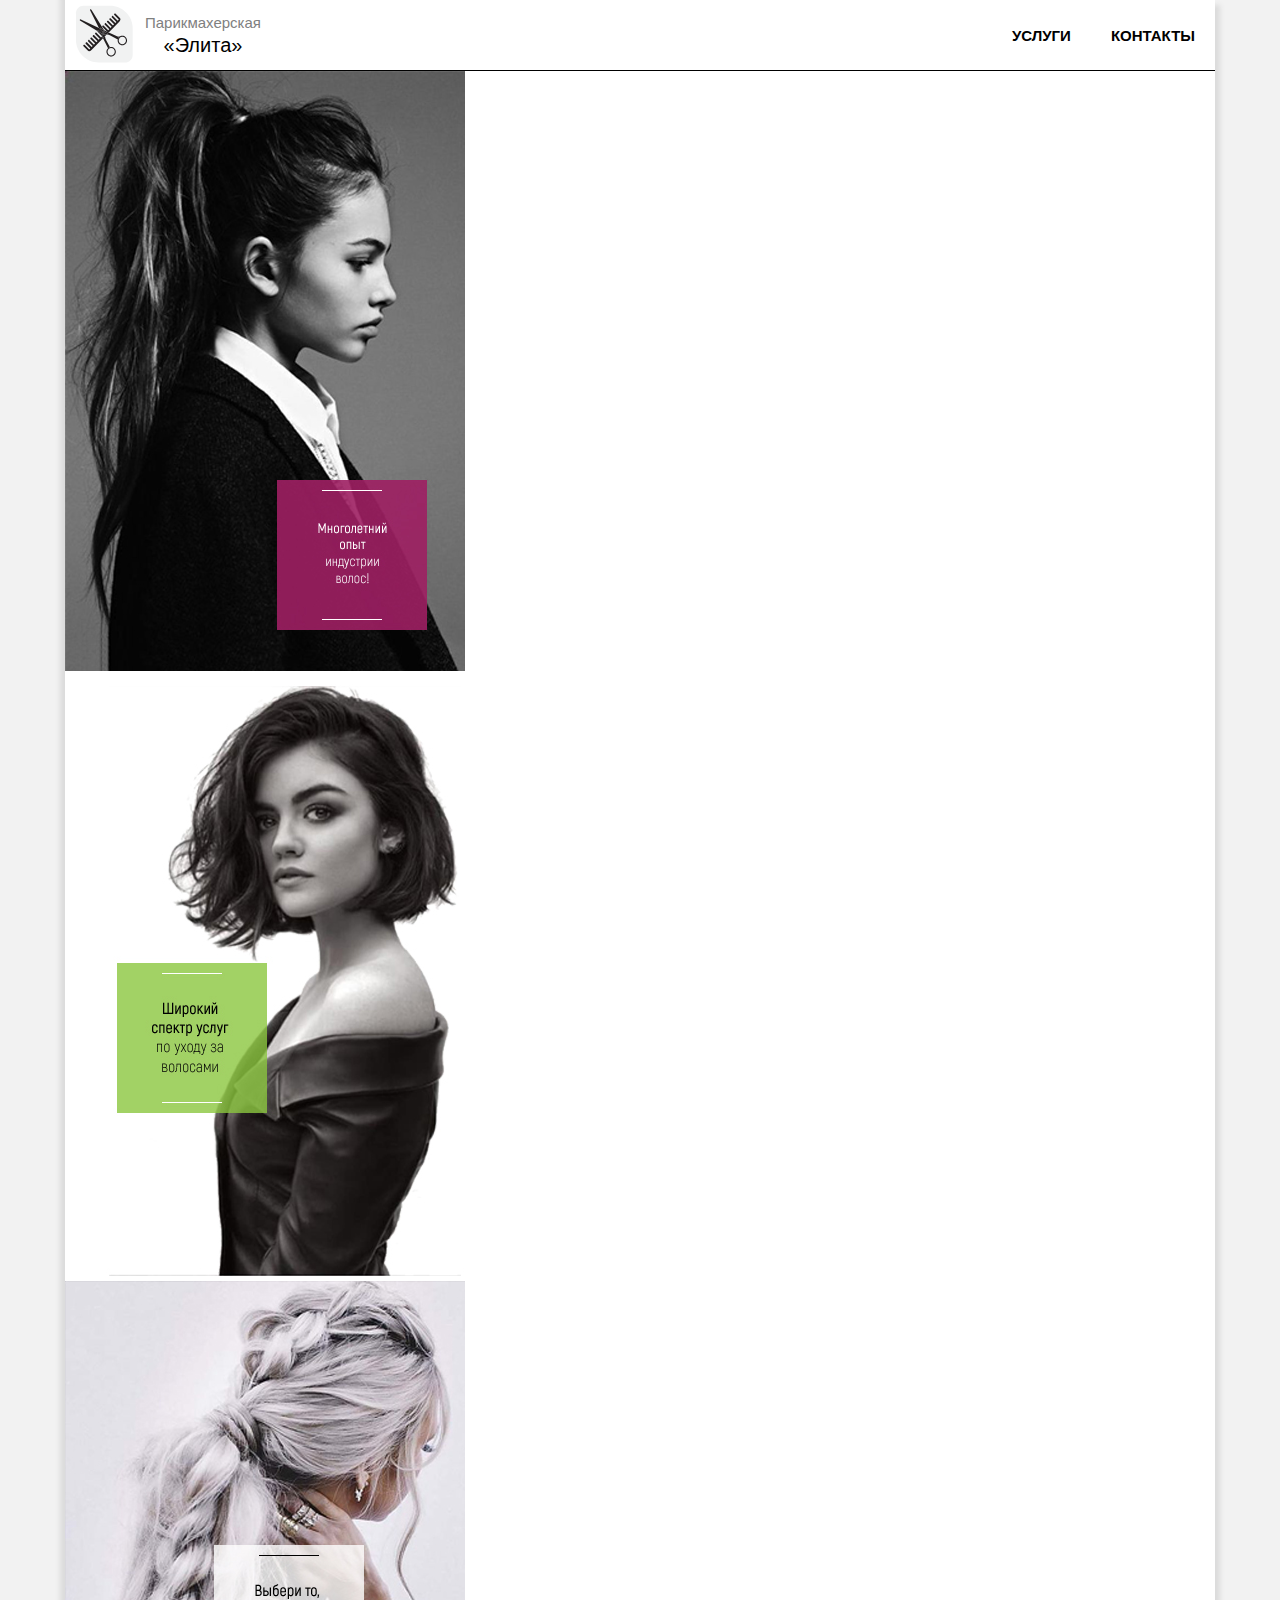
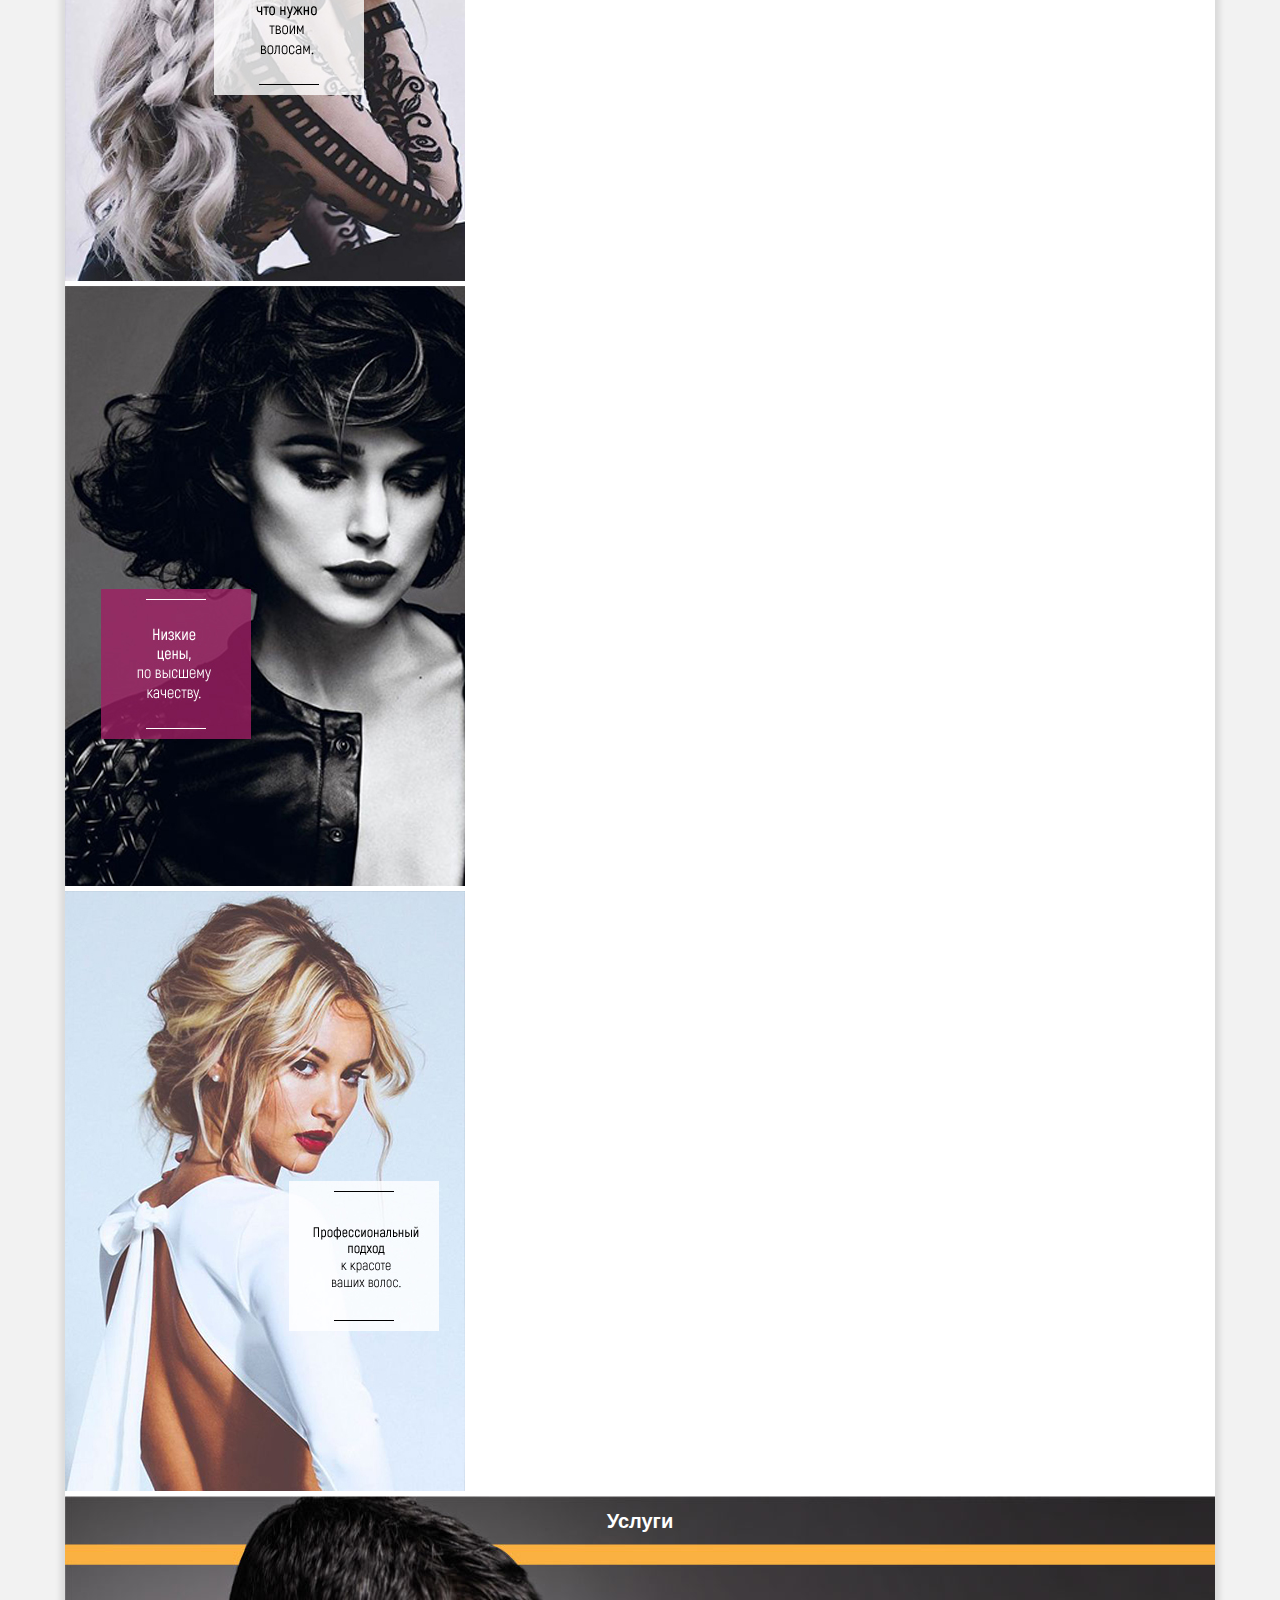
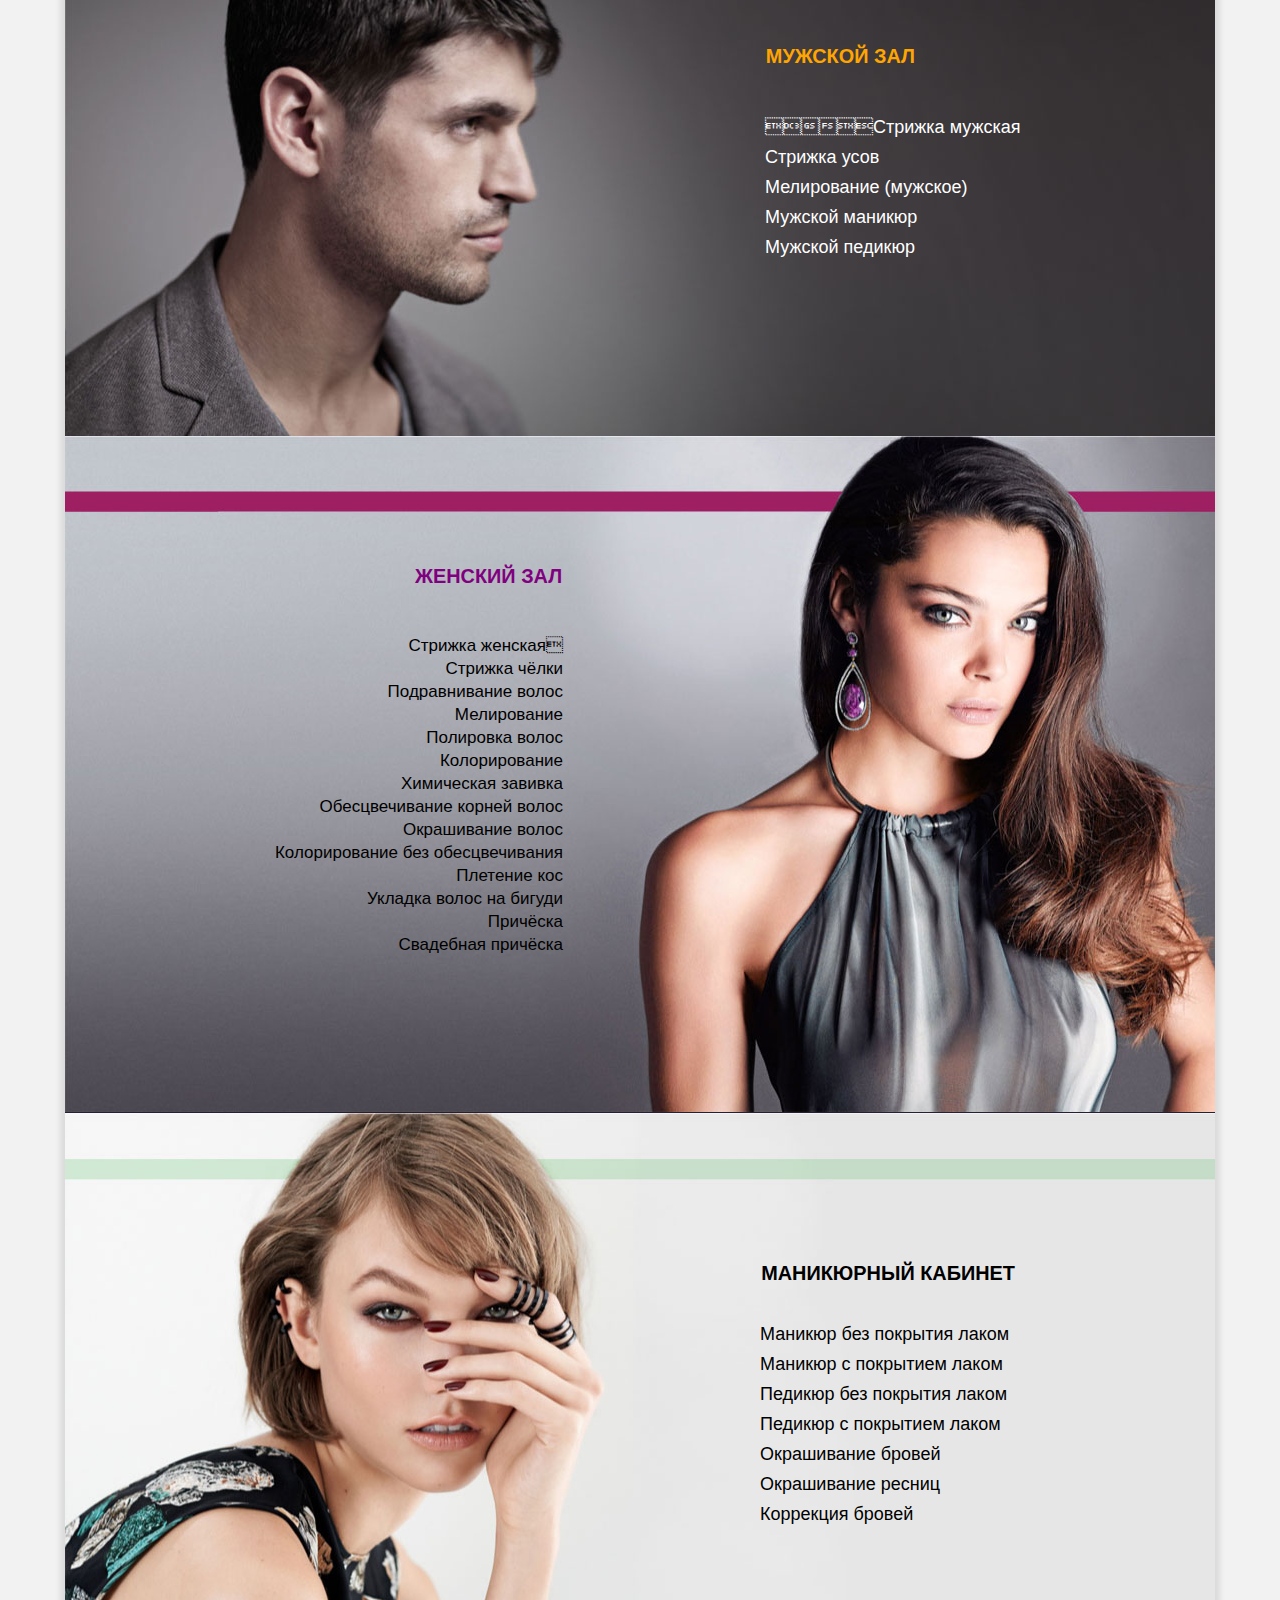
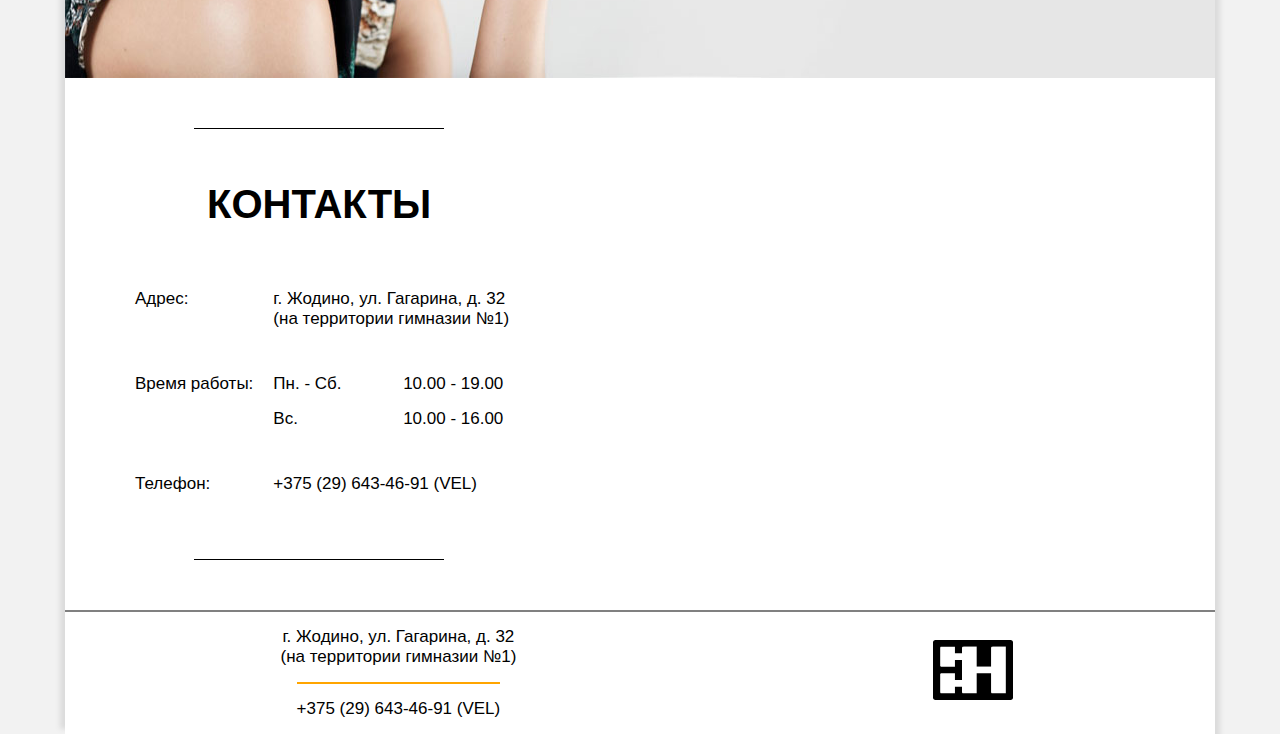
==== index.html @ de3927e1 "CEO" ====
<!DOCTYPE html>
<html lang="ru">
<head>
  <meta charset="UTF-8">
  <meta name="viewport" content="width=device-width">
  <meta name="description" content="Парикмахерская Элита, Жодино">
  <meta name="keywords" content="парикмахерская, элита, Жодино, причёска, волосы">
  <meta name="author" content="Hihoho">
  <title>Парикмахерская Элита, Жодино</title>
  <link rel="shortcut icon" href="img/favicon.ico" type="image/x-icon">
  <link rel="stylesheet" href="css/style.min.css">
  <link rel="stylesheet" href="slick/slick.css"/>
  <link rel="stylesheet" href="slick/slick-theme.css"/>
</head>
<body>
<div class="main-container">

  <header class="header">
    <div class="header__logo-container">
      <a class="header__logo">
        <img class="header__logo-img" src="img/logo.svg" alt="logo" width="80" height="60">
      </a>
      <div class="header__name-site">
        <p class="header__name  header__name-first">Парикмахерская</p>
        <p class="header__name  header__name-second">«Элита»</p>
      </div>
    </div>

    <div class="header__btn-container">
      <a class="header__btn" href="#service">Услуги</a>
      <a class="header__btn" href="#contact">Контакты</a>
    </div>
  </header>

  <div class="slider">
    <div class="slider__content-block">
      <div class="slider__slide">
        <div class="slider__content">
          <picture>
            <source media="(min-width: 1200px)" srcset="img/desktop-slider-1.jpg">
            <source media="(min-width: 768px)" srcset="img/tablet-slider-1.jpg">
            <img class="slider__img" src="img/mobile-slider-1.jpg" alt="" width="320" height="480">
          </picture>
        </div>
      </div>

      <div class="slider__slide">
        <div class="slider__content">
          <picture>
            <source media="(min-width: 1200px)" srcset="img/desktop-slider-2.jpg">
            <source media="(min-width: 768px)" srcset="img/tablet-slider-2.jpg">
            <img class="slider__img" src="img/mobile-slider-2.jpg" alt="" width="320" height="480">
          </picture>
        </div>
      </div>

      <div class="slider__slide">
        <div class="slider__content">
          <picture>
            <source media="(min-width: 1200px)" srcset="img/desktop-slider-3.jpg">
            <source media="(min-width: 768px)" srcset="img/tablet-slider-3.jpg">
            <img class="slider__img" src="img/mobile-slider-3.jpg" alt="" width="320" height="480">
          </picture>
        </div>
      </div>

      <div class="slider__slide">
        <div class="slider__content">
          <picture>
            <source media="(min-width: 1200px)" srcset="img/desktop-slider-4.jpg">
            <source media="(min-width: 768px)" srcset="img/tablet-slider-4.jpg">
            <img class="slider__img" src="img/mobile-slider-4.jpg" alt="" width="320" height="480">
          </picture>
        </div>
      </div>

      <div class="slider__slide">
        <div class="slider__content">
          <picture>
            <source media="(min-width: 1200px)" srcset="img/desktop-slider-5.jpg">
            <source media="(min-width: 768px)" srcset="img/tablet-slider-5.jpg">
            <img class="slider__img" src="img/mobile-slider-5.jpg" alt="" width="320" height="480">
          </picture>
        </div>
      </div>
    </div>
  </div>

  <div class="services">
    <div class="services__block  services__block--man">
      <h2 class="services__header" id="service">Услуги</h2>
      <h3 class="services__header-block">Мужской зал</h3>
      <ul class="services__list">
        <li class="services__item">Стрижка мужская</li>
        <li class="services__item">Стрижка усов</li>
        <li class="services__item">Мелирование (мужское)</li>
        <li class="services__item">Мужской маникюр</li>
        <li class="services__item">Мужской педикюр</li>
      </ul>
    </div>

    <div class="services__block  services__block--women">
      <h3 class="services__header-block">Женский зал</h3>
      <ul class="services__list">
        <li class="services__item">Стрижка женская</li>
        <li class="services__item">Стрижка чёлки</li>
        <li class="services__item">Подравнивание волос</li>
        <li class="services__item">Мелирование</li>
        <li class="services__item">Полировка волос</li>
        <li class="services__item">Колорирование</li>
        <li class="services__item">Химическая завивка</li>
        <li class="services__item">Обесцвечивание корней волос</li>
        <li class="services__item">Окрашивание волос</li>
        <li class="services__item">Колорирование без обесцвечивания</li>
        <li class="services__item">Плетение кос</li>
        <li class="services__item">Укладка волос на бигуди</li>
        <li class="services__item">Причёска</li>
        <li class="services__item">Свадебная причёска</li>
      </ul>
    </div>

    <div class="services__block  services__block--other">
      <h3 class="services__header-block">Маникюрный кабинет</h3>
      <ul class="services__list">
        <li class="services__item">Маникюр без покрытия лаком</li>
        <li class="services__item">Маникюр с покрытием лаком</li>
        <li class="services__item">Педикюр без покрытия лаком</li>
        <li class="services__item">Педикюр с покрытием лаком</li>
        <li class="services__item">Окрашивание бровей</li>
        <li class="services__item">Окрашивание ресниц</li>
        <li class="services__item">Коррекция бровей</li>
      </ul>
    </div>
  </div>

  <div class="contacts" id="contact">
    <div class="contacts__container">
      <div class="contacts__border"></div>
      <h2 class="contacts__header">Контакты</h2>

      <div class="contacts__description">
        <div class="contacts__block">
          <div class="contacts__type">Адрес:</div>
          <div class="contacts__value">
            г. Жодино, ул. Гагарина, д. 32<br> (на территории гимназии №1)
          </div>
        </div>

        <div class="contacts__block">
          <div class="contacts__type">Время работы:</div>
          <div class="contacts__time-container">
            <div class="contacts__value  contacts__time">
              <div class="contacts__period">Пн. - Сб.</div>
              <div class="contacts__number">10.00 - 19.00</div>
            </div>
            <div class="contacts__value  contacts__time">
              <div class="contacts__period">Вс.</div>
              <div class="contacts__number">10.00 - 16.00</div>
            </div>
          </div>
        </div>

        <div class="contacts__block">
          <div class="contacts__type">Телефон:</div>
          <div class="contacts__value">+375 (29) 643-46-91 (VEL)</div>
        </div>
      </div>
      <div class="contacts__border"></div>
    </div>

    <div class="contacts__map-container">
      <div class="contacts__map-mobile">
        <script type="text/javascript" src="//maps-js.apissputnik.ru/v0.3/loader.js?146gTA2plnIf"></script>
      </div>
      <div class="contacts__map-tablet">
        <script type="text/javascript" src="//maps-js.apissputnik.ru/v0.3/loader.js?1VLfYLHQP0l3"></script>
      </div>
      <div class="contacts__map-decktop">
        <script type="text/javascript" src="//maps-js.apissputnik.ru/v0.3/loader.js?1bgt7kOt8xAl"></script>
      </div>
    </div>
  </div>

  <div class="footer">
    <div class="footer__contact-details">
      <div class="footer__adress">
        <p class="footer__adress-value">
          г. Жодино, ул. Гагарина, д. 32<br> (на территории гимназии №1)
        </p>
      </div>
      <div class="footer__tel">
        <p class="footer__tel-number">+375 (29) 643-46-91 (VEL)</p>
      </div>
    </div>
    <a class="footer__logo" href="https://github.com/GlebHihoho">
      <img class="footer__logo-img" src="img/logo-hihoho.png" alt="Лого Хихохо" width="80" height="60">
    </a>
  </div>
  <script src="https://code.jquery.com/jquery-3.1.1.js" integrity="sha256-16cdPddA6VdVInumRGo6IbivbERE8p7CQR3HzTBuELA=" crossorigin="anonymous"></script>
  <script src="slick/slick.js"></script>
  <script src="js/slider.js"></script>
</div>
</body>
</html>
---- css/style.min.css ----
@font-face{font-family:OpenSans;font-weight:400;font-style:normal;src:url(../fonts/opensans.woff2) format("woff2"),url(../fonts/opensans.woff) format("woff")}@font-face{font-family:OpenSans;font-weight:700;font-style:normal;src:url(../fonts/opensansbold.woff2) format("woff2"),url(../fonts/opensansbold.woff) format("woff")}body{margin:0;padding:0;position:relative;font-family:"Open Sans",Arial,sans-serif;color:#000;font-size:17px;line-height:20px;background-color:#f2f2f2}.header,.main-container{width:320px;margin:0 auto;background-color:#fff}.main-container{box-shadow:-5px -5px 5px #dbdbdb,5px 5px 5px #dbdbdb}.header{display:flex;box-sizing:border-box;justify-content:space-between;align-items:center;font-size:0;line-height:0;border-bottom:1px solid #000}.header__logo-container{display:flex;flex-direction:row;align-items:center;margin:5px 0}.header__name-site{display:none;text-align:center}.header__name{margin:0;padding:0;font-size:15px;line-height:20px}.header__name-first{color:gray}.header__name-second{font-size:20px;line-height:25px}.header__btn{margin:0 20px;color:#000;font-size:15px;font-weight:700;line-height:15px;text-decoration:none;text-transform:uppercase}.header__btn:hover{color:orange}.slider{width:320px;margin:0 auto}.slider__img{width:320px;height:480px}.services{width:320px;margin:0 auto;padding-bottom:20px;background-color:#272034;color:#fff}.services__header{margin:0;padding:40px 0 10px;font-size:25px;line-height:30px;text-align:center}.services__header-block{text-align:center;color:orange}.services__list{margin:0;padding:0 0 0 45px}.services__item{padding-bottom:3px}.contacts{width:320px;margin:0 auto;background-color:#fff}.contacts__header{margin:0;padding:20px 0;font-size:25px;line-height:30px;text-align:center}.contacts__border{display:none;background-color:#fff}.contacts__description{padding-left:20px}.contacts__type{margin-bottom:15px;color:orange;font-weight:700;text-decoration:underline}.contacts__value{padding-bottom:15px;margin-left:20px}.contacts__time{display:flex;justify-content:space-between}.contacts__number{margin-right:70px}.contacts__map-container{border-top:1px solid gray}.contacts__map-decktop,.contacts__map-tablet{display:none}.footer{width:320px;margin:0 auto;border-top:2px solid gray;background-color:#fff}.footer__adress,.footer__tel{text-align:center}.footer__tel{margin:0 30px;border-top:2px solid orange}.footer__adress-value,.footer__tel-number{margin:0;padding:15px 0}.footer__logo{display:none}@media (min-width:768px){.header,.main-container{width:760px}.header__name-site{display:block}.slider{width:760px}.slider__img{width:384px;height:576px}.services{width:760px;padding-bottom:0}.services__header{padding-top:10px;padding-right:120px;font-size:20px;line-height:30px;text-align:right}.services__block--man{background-image:url(../img/desktop-services-1.jpg);background-size:auto 565px;background-repeat:no-repeat}.services__block--man .services__header-block{margin-top:100px;padding-right:75px;text-align:right;text-transform:uppercase}.services__block--man .services__list{margin-top:50px;padding-bottom:170px;padding-left:535px}.services__block--other,.services__block--women{background-image:url(../img/desktop-services-2.jpg);background-size:auto 676px;background-repeat:no-repeat;background-position:-220px 0}.services__block--women .services__header-block{margin-top:0;padding-left:200px;padding-top:130px;text-align:left;text-transform:uppercase;color:purple}.services__block--women .services__list{margin-right:415px;margin-top:50px;padding-bottom:155px;text-align:right}.services__block--women .services__item{padding-bottom:3px;color:#000;font-size:17px;line-height:20px}.services__block--other{background-image:url(../img/desktop-services-3.jpg);background-size:auto 565px;background-position:-200px 0}.services__block--other .services__header-block{margin-top:0;padding-top:150px;padding-right:120px;color:#000;text-align:right;text-transform:uppercase}.services__block--other .services__list{padding-left:385px;padding-top:20px;padding-bottom:145px}.services__block--other .services__item{color:#000}.services__list{list-style:none}.services__item{padding-bottom:8px;font-size:18px;line-height:22px}.contacts{width:760px}.contacts__block{display:flex;justify-content:space-between;margin-bottom:30px}.contacts__header{padding:0 0 60px;font-size:40px;line-height:50px;text-transform:uppercase}.contacts__border{display:block;width:250px;height:1px;margin:50px auto;background-color:#000}.contacts__description{padding-left:0;text-align:center}.contacts__type{margin-left:140px;color:#000;font-weight:400;text-decoration:none}.contacts__value{width:300px;margin-right:70px;text-align:left}.contacts__time{flex-direction:row}.contacts__map-mobile{display:none}.contacts__map-tablet,.footer{display:flex}.footer{width:760px;justify-content:space-around;align-items:center}.footer__logo{display:block}}@media (min-width:1200px){.header,.main-container,.slider{width:1150px}.slider__img{width:400px;height:600px}.services{width:1150px}.services__header{padding-right:0;text-align:center}.services__block--man{background-image:url(../img/desktop-services-1.jpg)}.services__block--man .services__header-block{padding-right:300px}.services__block--man .services__list{margin-top:50px;padding-left:700px}.services__block--women{background-image:url(../img/desktop-services-2.jpg);background-position:0 0}.services__block--women .services__header-block{padding-left:350px}.services__block--women .services__list{margin-right:652px}.services__block--other{background-image:url(../img/desktop-services-3.jpg);background-position:0 0}.services__block--other .services__header-block{padding-right:200px}.services__block--other .services__list{padding-left:695px}.contacts{width:1150px;display:flex;justify-content:space-between}.contacts__block{margin-left:70px}.contacts__type{margin:0}.contacts__value{margin:0 0 0 20px}.contacts__map-container{border-top:none}.contacts__map-tablet{display:none}.contacts__map-decktop{display:block}.footer{width:1150px}}
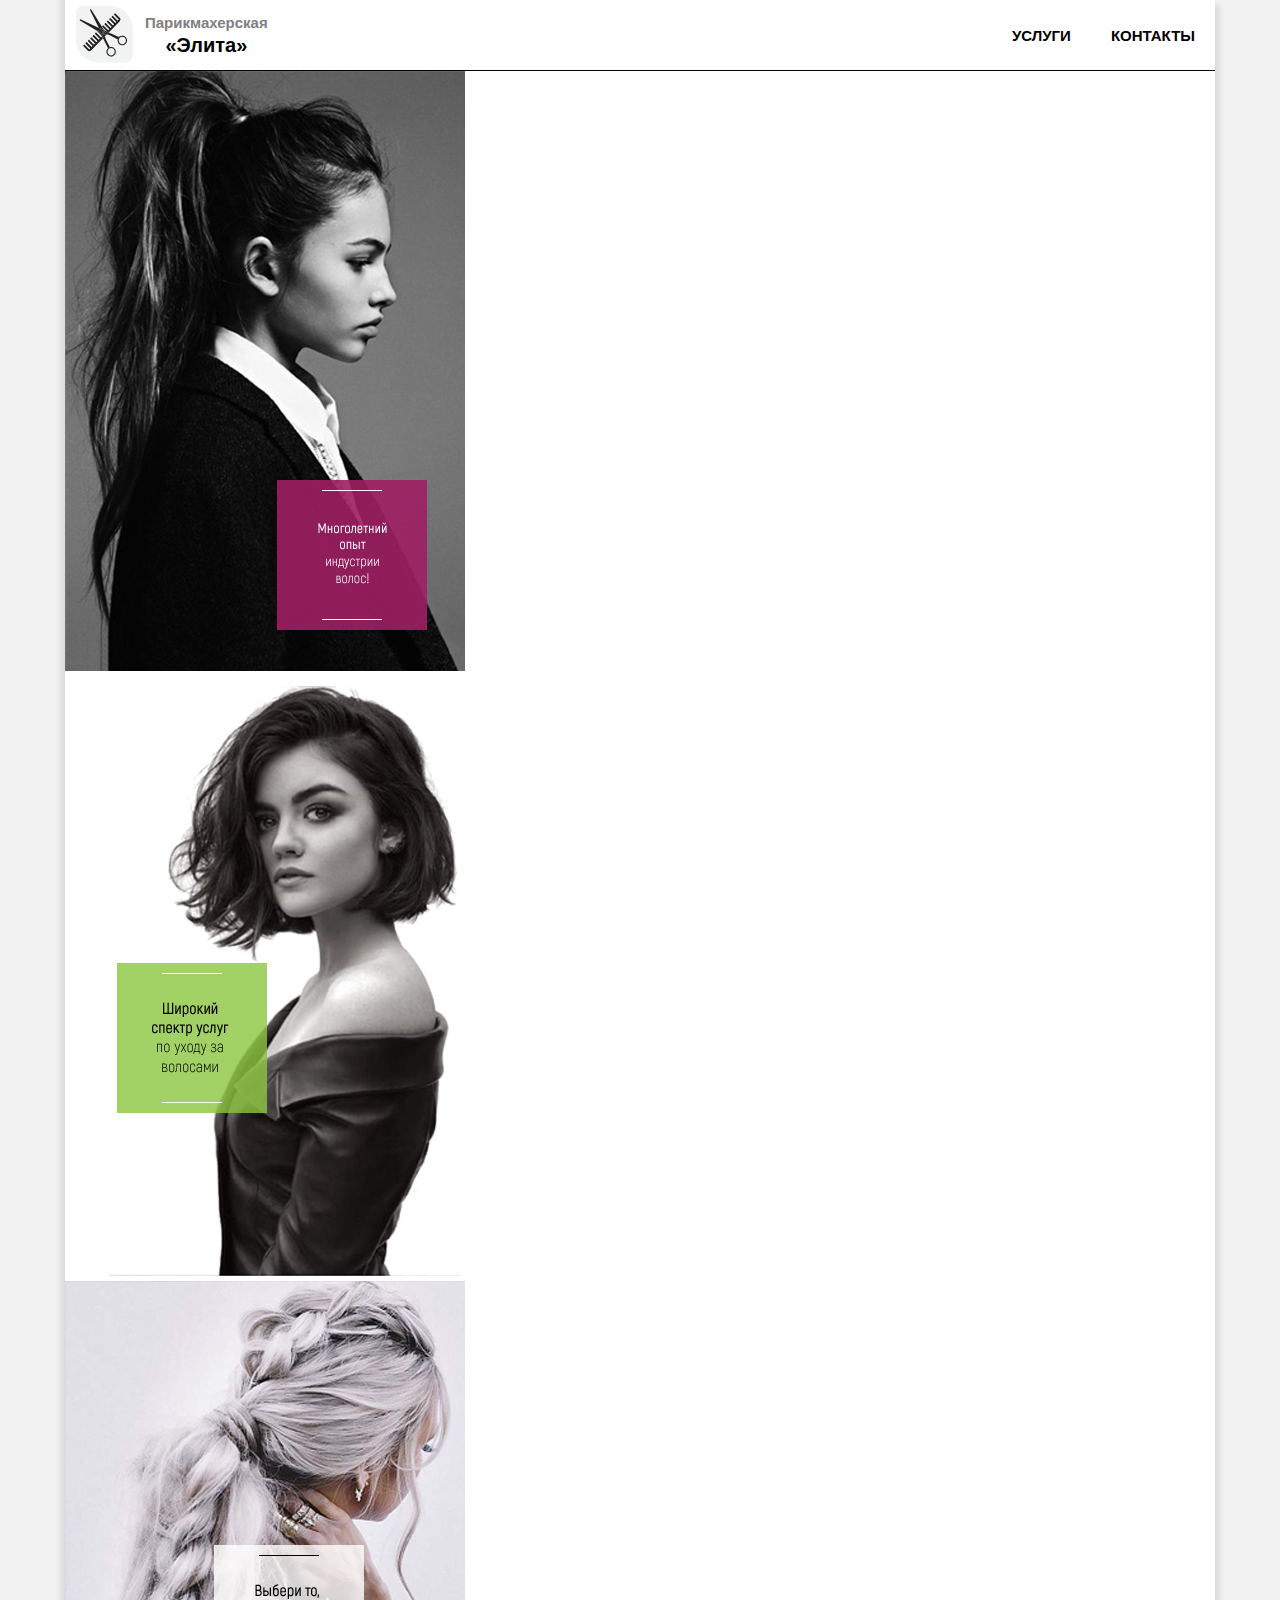
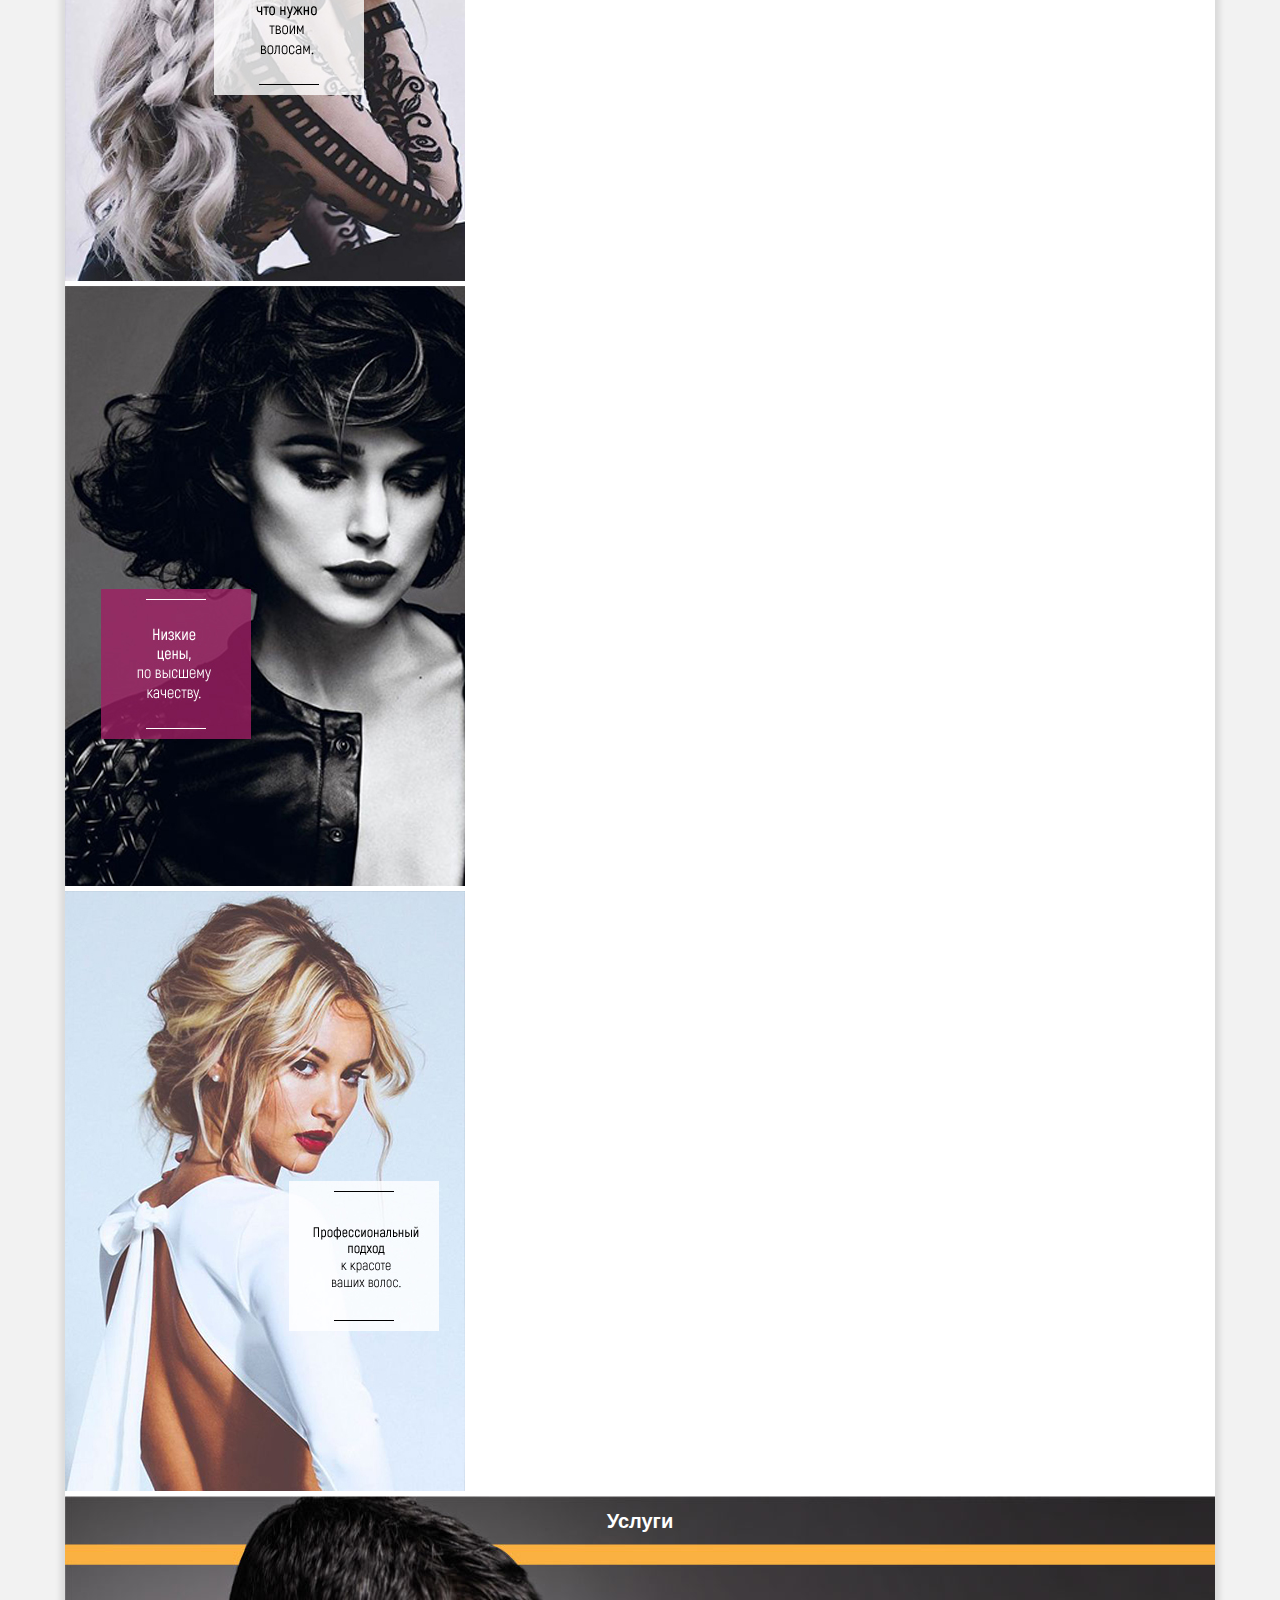
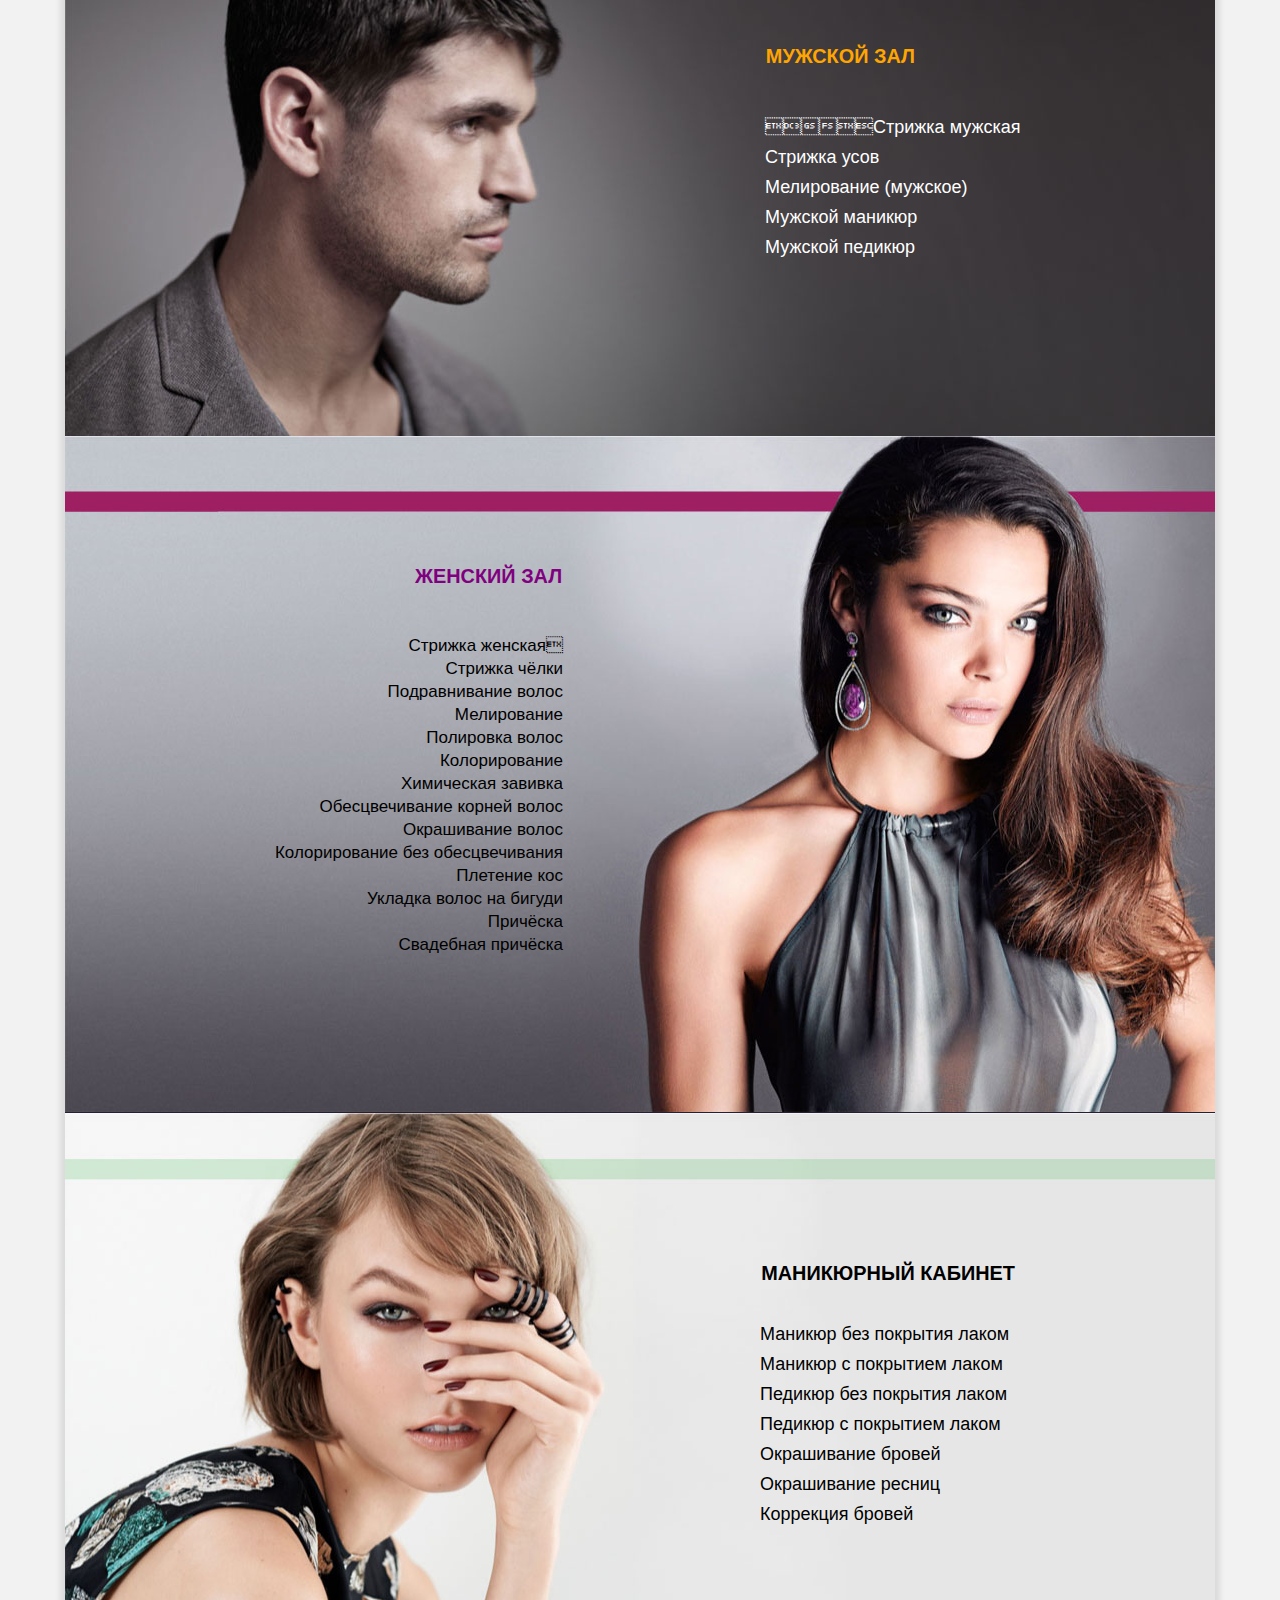
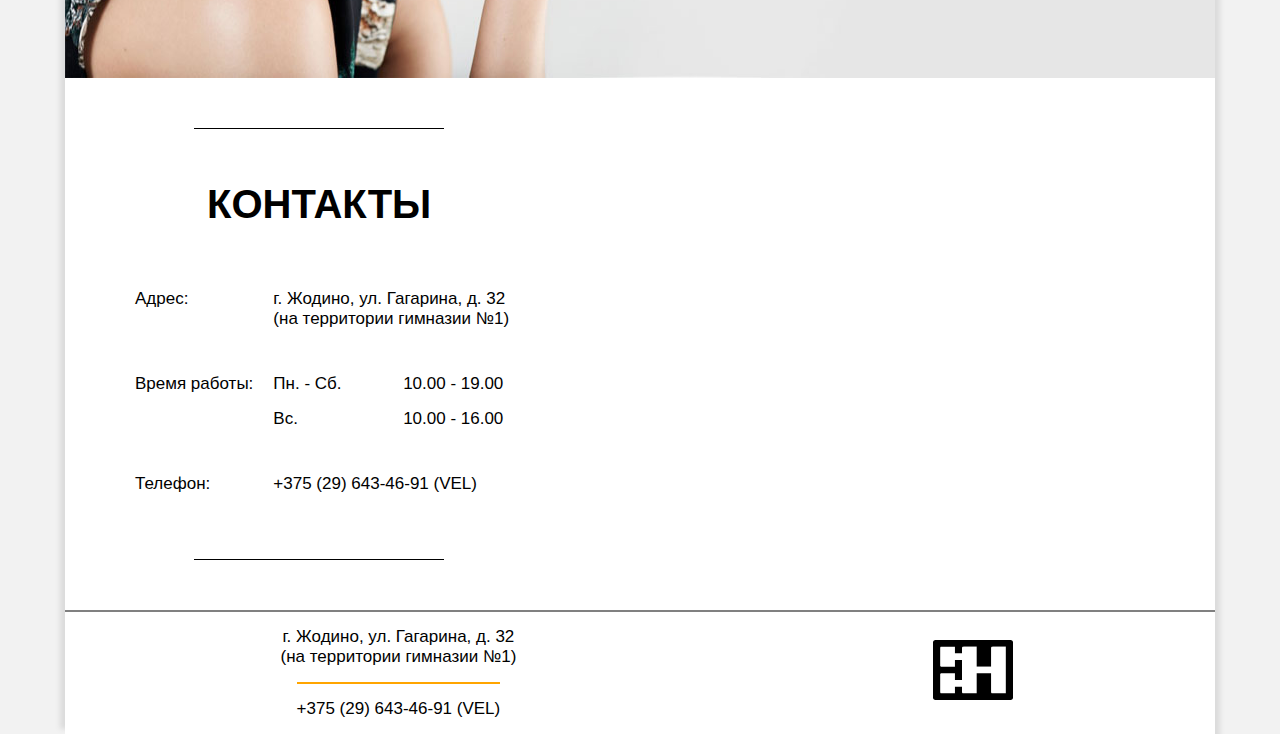
==== commit 312af46a: "SEO2.82" ====
--- a/index.html
+++ b/index.html
@@ -2,11 +2,21 @@
 <html lang="ru">
 <head>
   <meta charset="UTF-8">
+  <title>Парикмахерская Элита в Жодино</title>
   <meta name="viewport" content="width=device-width">
-  <meta name="description" content="Парикмахерская Элита, Жодино">
-  <meta name="keywords" content="парикмахерская, элита, Жодино, причёска, волосы">
-  <meta name="author" content="Hihoho">
-  <title>Парикмахерская Элита, Жодино</title>
+  <meta name="description" content="Парикмахерская Элита в Жодино - это услуги салона красоты для ваших волос, оказание услуг мужского и женского зала для стрижки ваших волос. Оказание услуг маникюрного кабинета.">
+  <meta name="keywords" content="Парикмахерская Жодино, г.Жодино парикмахерская, стрижка волос, элита, причёска, мужская стрижка, женская стрижка, elita.">
+  <meta name="author" content="Gleb Hihoho">
+  <meta property="og:title" content="Парикмахерская Элита в Жодино">
+  <meta property="og:type" content="website">
+  <meta property="og:url" content="http://elita.of.by/">
+  <meta property="og:image:secure_url" content="http://elita.of.by/img/elita-logo.png">
+  <meta property="og:image" content="http://elita.of.by/img/elita-logo.png">
+  <meta property="og:image:type" content="image/png">
+  <meta property="og:image:width" content="300">
+  <meta property="og:image:height" content="300">
+  <meta property="og:description" content="Парикмахерская Элита в Жодино - это услуги салона красоты для ваших волос, оказание услуг мужского и женского зала для стрижки ваших волос. Оказание услуг маникюрного кабинета.">
+
   <link rel="shortcut icon" href="img/favicon.ico" type="image/x-icon">
   <link rel="stylesheet" href="css/style.min.css">
   <link rel="stylesheet" href="slick/slick.css"/>
@@ -18,11 +28,13 @@
   <header class="header">
     <div class="header__logo-container">
       <a class="header__logo">
-        <img class="header__logo-img" src="img/logo.svg" alt="logo" width="80" height="60">
+        <img class="header__logo-img" src="img/logo.svg" alt="Логотип" width="80" height="60">
       </a>
       <div class="header__name-site">
-        <p class="header__name  header__name-first">Парикмахерская</p>
-        <p class="header__name  header__name-second">«Элита»</p>
+        <h1 class="header__h1">
+          <p class="header__name  header__name-first">Парикмахерская</p>
+          <p class="header__name  header__name-second">«Элита»</p>
+        </h1>
       </div>
     </div>
 
@@ -39,7 +51,7 @@
           <picture>
             <source media="(min-width: 1200px)" srcset="img/desktop-slider-1.jpg">
             <source media="(min-width: 768px)" srcset="img/tablet-slider-1.jpg">
-            <img class="slider__img" src="img/mobile-slider-1.jpg" alt="" width="320" height="480">
+            <img class="slider__img" src="img/mobile-slider-1.jpg" alt="Первая картинка слайдера, парикмахерская Элита" width="320" height="480">
           </picture>
         </div>
       </div>
@@ -49,7 +61,7 @@
           <picture>
             <source media="(min-width: 1200px)" srcset="img/desktop-slider-2.jpg">
             <source media="(min-width: 768px)" srcset="img/tablet-slider-2.jpg">
-            <img class="slider__img" src="img/mobile-slider-2.jpg" alt="" width="320" height="480">
+            <img class="slider__img" src="img/mobile-slider-2.jpg" alt="Вторая картинка слайдера, парикмахерская Элита" width="320" height="480">
           </picture>
         </div>
       </div>
@@ -59,7 +71,7 @@
           <picture>
             <source media="(min-width: 1200px)" srcset="img/desktop-slider-3.jpg">
             <source media="(min-width: 768px)" srcset="img/tablet-slider-3.jpg">
-            <img class="slider__img" src="img/mobile-slider-3.jpg" alt="" width="320" height="480">
+            <img class="slider__img" src="img/mobile-slider-3.jpg" alt="Третья картинка слайдера, парикмахерская Элита" width="320" height="480">
           </picture>
         </div>
       </div>
@@ -69,7 +81,7 @@
           <picture>
             <source media="(min-width: 1200px)" srcset="img/desktop-slider-4.jpg">
             <source media="(min-width: 768px)" srcset="img/tablet-slider-4.jpg">
-            <img class="slider__img" src="img/mobile-slider-4.jpg" alt="" width="320" height="480">
+            <img class="slider__img" src="img/mobile-slider-4.jpg" alt="Четвёртая картинка слайдера, парикмахерская Элита" width="320" height="480">
           </picture>
         </div>
       </div>
@@ -79,7 +91,7 @@
           <picture>
             <source media="(min-width: 1200px)" srcset="img/desktop-slider-5.jpg">
             <source media="(min-width: 768px)" srcset="img/tablet-slider-5.jpg">
-            <img class="slider__img" src="img/mobile-slider-5.jpg" alt="" width="320" height="480">
+            <img class="slider__img" src="img/mobile-slider-5.jpg" alt="Пятая картинка слайдера, парикмахерская Элита" width="320" height="480">
           </picture>
         </div>
       </div>
@@ -195,7 +207,7 @@
       </div>
     </div>
     <a class="footer__logo" href="https://github.com/GlebHihoho">
-      <img class="footer__logo-img" src="img/logo-hihoho.png" alt="Лого Хихохо" width="80" height="60">
+      <img class="footer__logo-img" src="img/logo-hihoho.png" alt="Логотип разработчика сайта, Hihoho" width="80" height="60">
     </a>
   </div>
   <script src="https://code.jquery.com/jquery-3.1.1.js" integrity="sha256-16cdPddA6VdVInumRGo6IbivbERE8p7CQR3HzTBuELA=" crossorigin="anonymous"></script>
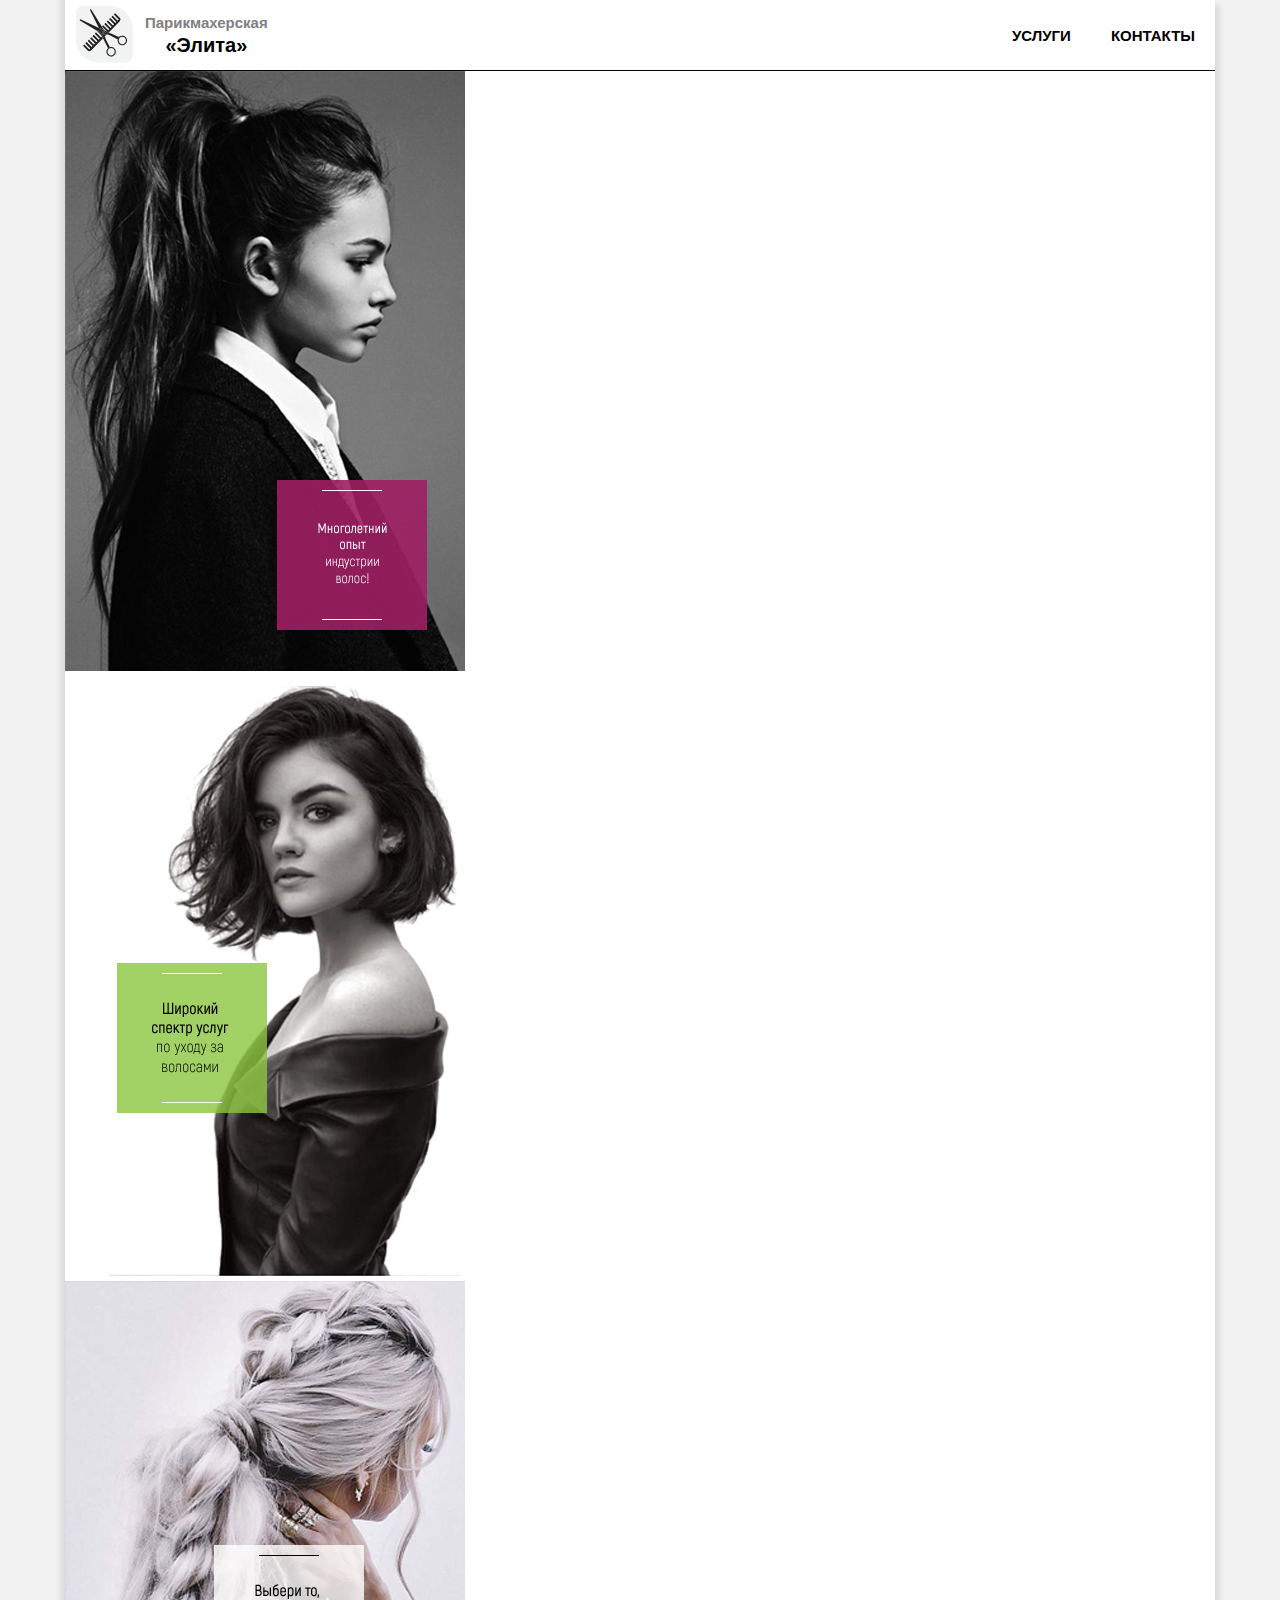
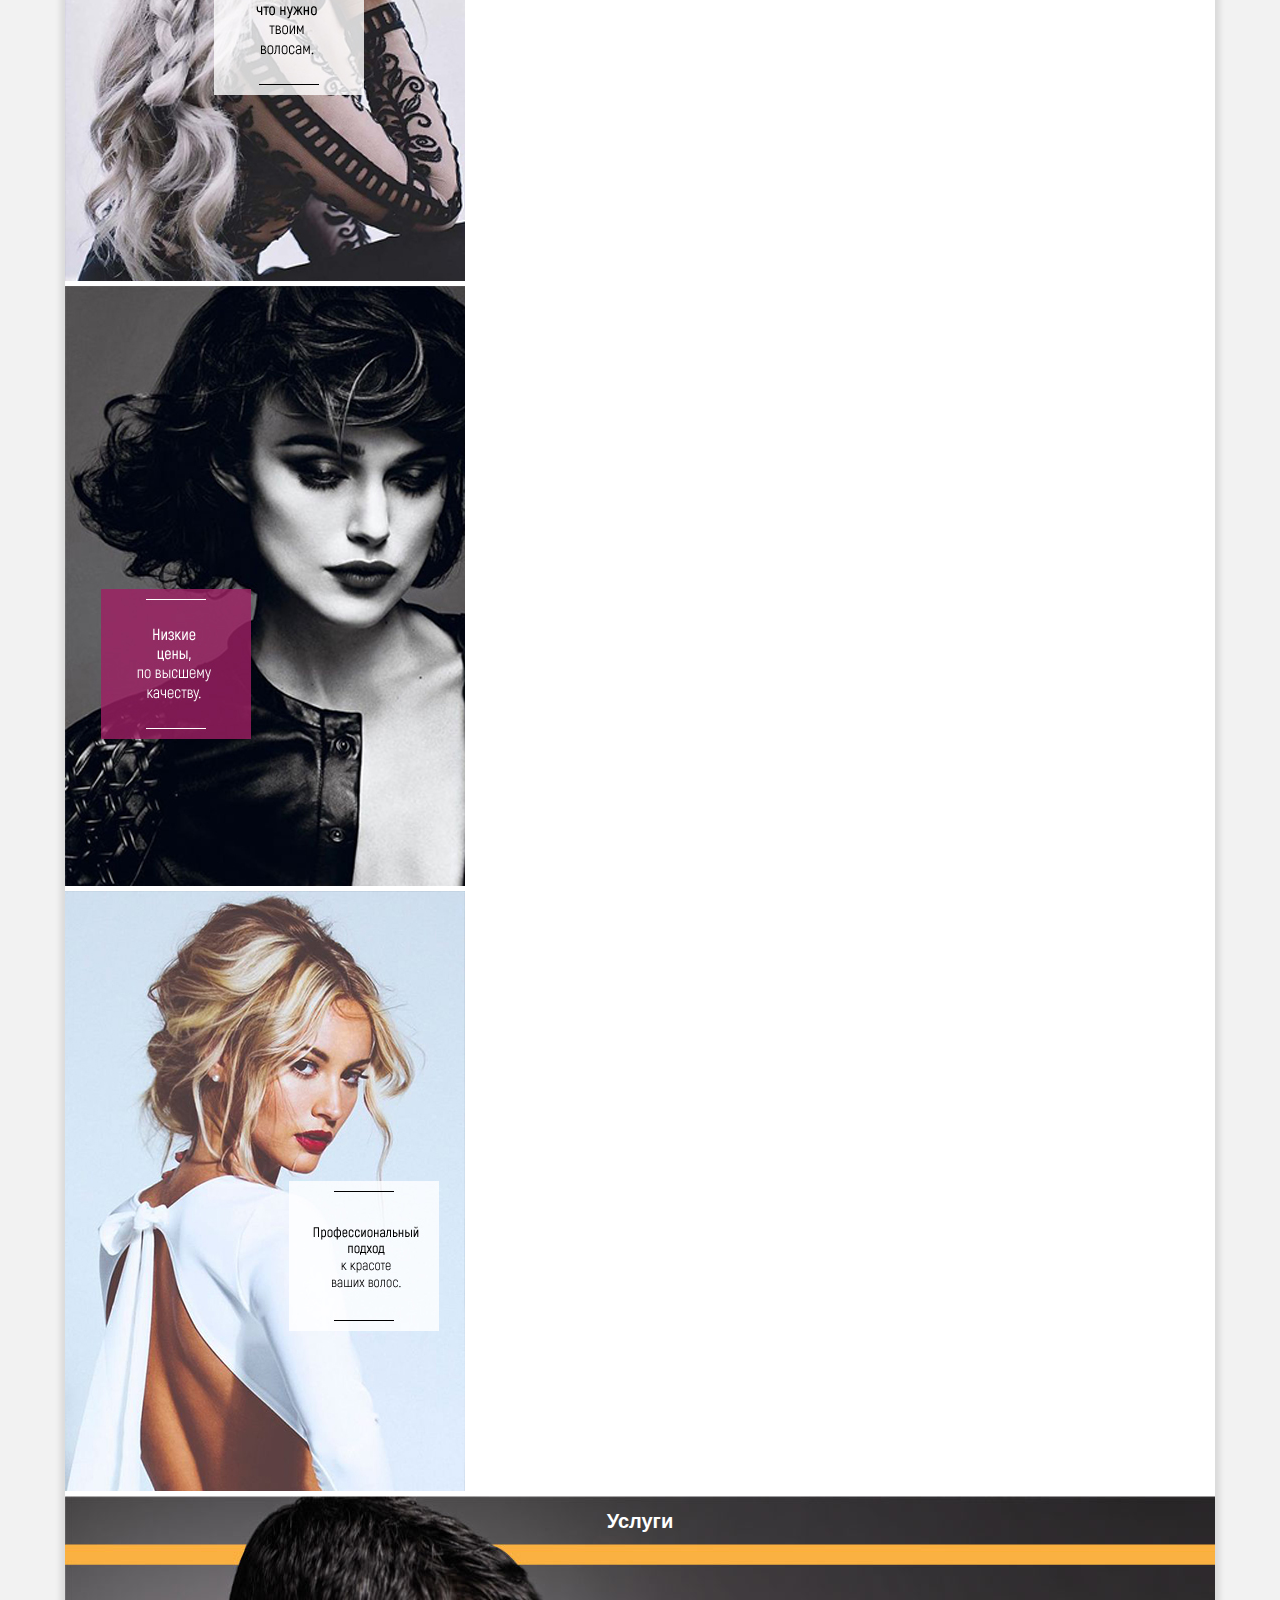
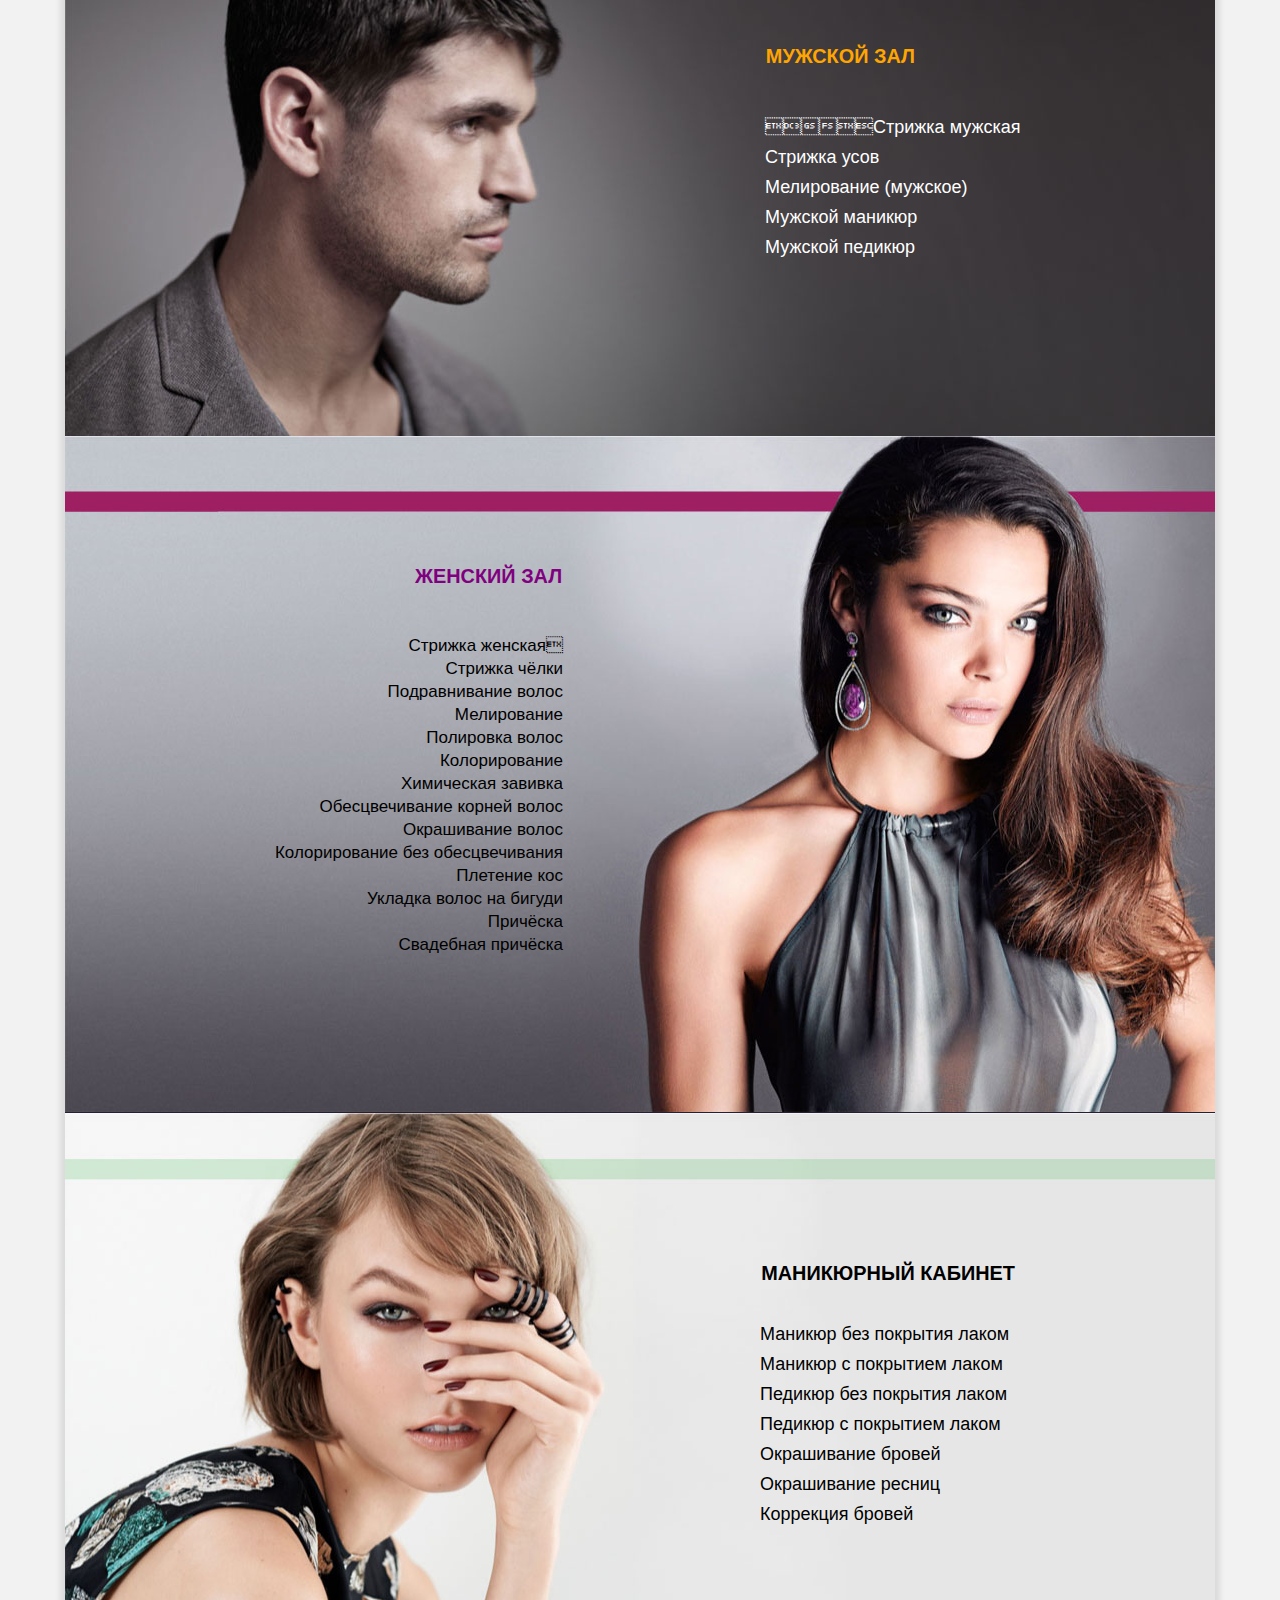
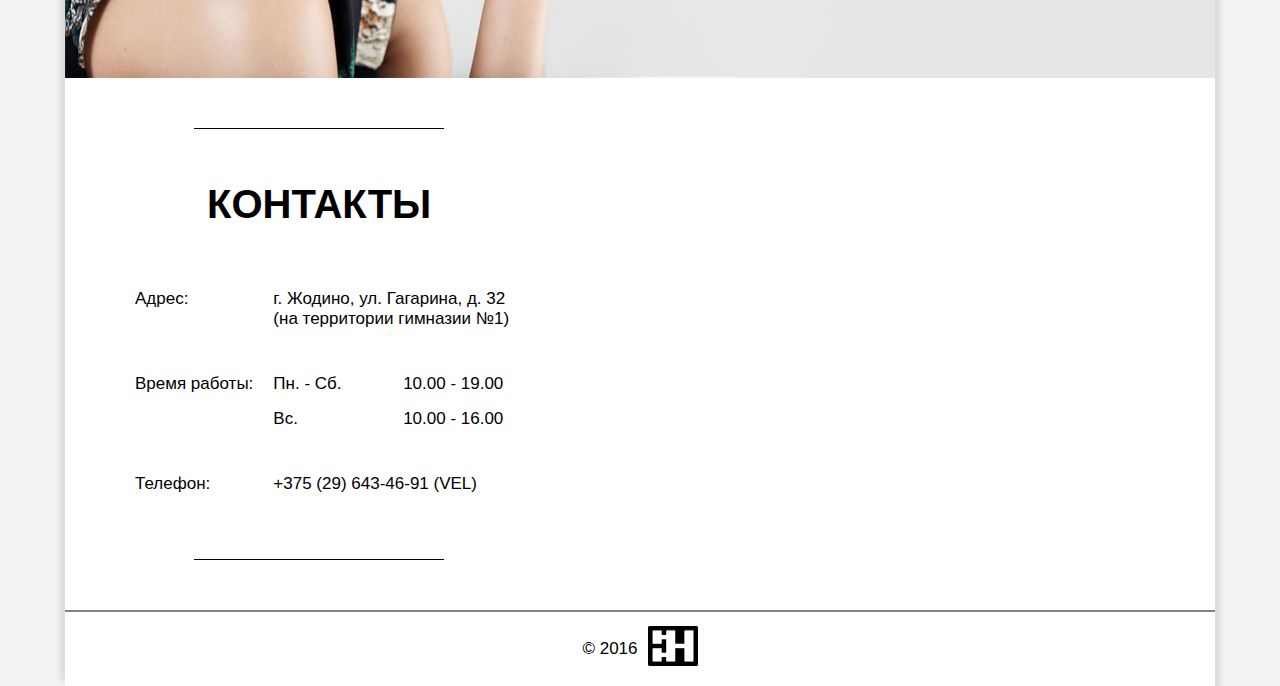
==== commit 282c6c3f: "Work-3.0" ====
--- a/index.html
+++ b/index.html
@@ -196,17 +196,8 @@
   </div>
 
   <div class="footer">
-    <div class="footer__contact-details">
-      <div class="footer__adress">
-        <p class="footer__adress-value">
-          г. Жодино, ул. Гагарина, д. 32<br> (на территории гимназии №1)
-        </p>
-      </div>
-      <div class="footer__tel">
-        <p class="footer__tel-number">+375 (29) 643-46-91 (VEL)</p>
-      </div>
-    </div>
-    <a class="footer__logo" href="https://github.com/GlebHihoho">
+    <p class="footer__text">© 2016</p>
+    <a class="footer__logo" href="https://glebhihoho.github.io/porfolio.page/">
       <img class="footer__logo-img" src="img/logo-hihoho.png" alt="Логотип разработчика сайта, Hihoho" width="80" height="60">
     </a>
   </div>
--- a/css/style.min.css
+++ b/css/style.min.css
@@ -1 +1 @@
-@font-face{font-family:OpenSans;font-weight:400;font-style:normal;src:url(../fonts/opensans.woff2) format("woff2"),url(../fonts/opensans.woff) format("woff")}@font-face{font-family:OpenSans;font-weight:700;font-style:normal;src:url(../fonts/opensansbold.woff2) format("woff2"),url(../fonts/opensansbold.woff) format("woff")}body{margin:0;padding:0;position:relative;font-family:"Open Sans",Arial,sans-serif;color:#000;font-size:17px;line-height:20px;background-color:#f2f2f2}.header,.main-container{width:320px;margin:0 auto;background-color:#fff}.main-container{box-shadow:-5px -5px 5px #dbdbdb,5px 5px 5px #dbdbdb}.header{display:flex;box-sizing:border-box;justify-content:space-between;align-items:center;font-size:0;line-height:0;border-bottom:1px solid #000}.header__logo-container{display:flex;flex-direction:row;align-items:center;margin:5px 0}.header__name-site{display:none;text-align:center}.header__name{margin:0;padding:0;font-size:15px;line-height:20px}.header__name-first{color:gray}.header__name-second{font-size:20px;line-height:25px}.header__btn{margin:0 20px;color:#000;font-size:15px;font-weight:700;line-height:15px;text-decoration:none;text-transform:uppercase}.header__btn:hover{color:orange}.slider{width:320px;margin:0 auto}.slider__img{width:320px;height:480px}.services{width:320px;margin:0 auto;padding-bottom:20px;background-color:#272034;color:#fff}.services__header{margin:0;padding:40px 0 10px;font-size:25px;line-height:30px;text-align:center}.services__header-block{text-align:center;color:orange}.services__list{margin:0;padding:0 0 0 45px}.services__item{padding-bottom:3px}.contacts{width:320px;margin:0 auto;background-color:#fff}.contacts__header{margin:0;padding:20px 0;font-size:25px;line-height:30px;text-align:center}.contacts__border{display:none;background-color:#fff}.contacts__description{padding-left:20px}.contacts__type{margin-bottom:15px;color:orange;font-weight:700;text-decoration:underline}.contacts__value{padding-bottom:15px;margin-left:20px}.contacts__time{display:flex;justify-content:space-between}.contacts__number{margin-right:70px}.contacts__map-container{border-top:1px solid gray}.contacts__map-decktop,.contacts__map-tablet{display:none}.footer{width:320px;margin:0 auto;border-top:2px solid gray;background-color:#fff}.footer__adress,.footer__tel{text-align:center}.footer__tel{margin:0 30px;border-top:2px solid orange}.footer__adress-value,.footer__tel-number{margin:0;padding:15px 0}.footer__logo{display:none}@media (min-width:768px){.header,.main-container{width:760px}.header__name-site{display:block}.slider{width:760px}.slider__img{width:384px;height:576px}.services{width:760px;padding-bottom:0}.services__header{padding-top:10px;padding-right:120px;font-size:20px;line-height:30px;text-align:right}.services__block--man{background-image:url(../img/desktop-services-1.jpg);background-size:auto 565px;background-repeat:no-repeat}.services__block--man .services__header-block{margin-top:100px;padding-right:75px;text-align:right;text-transform:uppercase}.services__block--man .services__list{margin-top:50px;padding-bottom:170px;padding-left:535px}.services__block--other,.services__block--women{background-image:url(../img/desktop-services-2.jpg);background-size:auto 676px;background-repeat:no-repeat;background-position:-220px 0}.services__block--women .services__header-block{margin-top:0;padding-left:200px;padding-top:130px;text-align:left;text-transform:uppercase;color:purple}.services__block--women .services__list{margin-right:415px;margin-top:50px;padding-bottom:155px;text-align:right}.services__block--women .services__item{padding-bottom:3px;color:#000;font-size:17px;line-height:20px}.services__block--other{background-image:url(../img/desktop-services-3.jpg);background-size:auto 565px;background-position:-200px 0}.services__block--other .services__header-block{margin-top:0;padding-top:150px;padding-right:120px;color:#000;text-align:right;text-transform:uppercase}.services__block--other .services__list{padding-left:385px;padding-top:20px;padding-bottom:145px}.services__block--other .services__item{color:#000}.services__list{list-style:none}.services__item{padding-bottom:8px;font-size:18px;line-height:22px}.contacts{width:760px}.contacts__block{display:flex;justify-content:space-between;margin-bottom:30px}.contacts__header{padding:0 0 60px;font-size:40px;line-height:50px;text-transform:uppercase}.contacts__border{display:block;width:250px;height:1px;margin:50px auto;background-color:#000}.contacts__description{padding-left:0;text-align:center}.contacts__type{margin-left:140px;color:#000;font-weight:400;text-decoration:none}.contacts__value{width:300px;margin-right:70px;text-align:left}.contacts__time{flex-direction:row}.contacts__map-mobile{display:none}.contacts__map-tablet,.footer{display:flex}.footer{width:760px;justify-content:space-around;align-items:center}.footer__logo{display:block}}@media (min-width:1200px){.header,.main-container,.slider{width:1150px}.slider__img{width:400px;height:600px}.services{width:1150px}.services__header{padding-right:0;text-align:center}.services__block--man{background-image:url(../img/desktop-services-1.jpg)}.services__block--man .services__header-block{padding-right:300px}.services__block--man .services__list{margin-top:50px;padding-left:700px}.services__block--women{background-image:url(../img/desktop-services-2.jpg);background-position:0 0}.services__block--women .services__header-block{padding-left:350px}.services__block--women .services__list{margin-right:652px}.services__block--other{background-image:url(../img/desktop-services-3.jpg);background-position:0 0}.services__block--other .services__header-block{padding-right:200px}.services__block--other .services__list{padding-left:695px}.contacts{width:1150px;display:flex;justify-content:space-between}.contacts__block{margin-left:70px}.contacts__type{margin:0}.contacts__value{margin:0 0 0 20px}.contacts__map-container{border-top:none}.contacts__map-tablet{display:none}.contacts__map-decktop{display:block}.footer{width:1150px}}+@font-face{font-family:OpenSans;font-weight:400;font-style:normal;src:url(../fonts/opensans.woff2) format("woff2"),url(../fonts/opensans.woff) format("woff")}@font-face{font-family:OpenSans;font-weight:700;font-style:normal;src:url(../fonts/opensansbold.woff2) format("woff2"),url(../fonts/opensansbold.woff) format("woff")}body{margin:0;padding:0;position:relative;font-family:"Open Sans",Arial,sans-serif;color:#000;font-size:17px;line-height:20px;background-color:#f2f2f2}.header,.main-container{width:320px;margin:0 auto;background-color:#fff}.main-container{box-shadow:-5px -5px 5px #dbdbdb,5px 5px 5px #dbdbdb}.header{display:flex;box-sizing:border-box;justify-content:space-between;align-items:center;font-size:0;line-height:0;border-bottom:1px solid #000}.header__logo-container{display:flex;flex-direction:row;align-items:center;margin:5px 0}.header__name-site{display:none;text-align:center}.header__name{margin:0;padding:0;font-size:15px;line-height:20px}.header__name-first{color:gray}.header__name-second{font-size:20px;line-height:25px}.header__btn{margin:0 20px;color:#000;font-size:15px;font-weight:700;line-height:15px;text-decoration:none;text-transform:uppercase}.header__btn:hover{color:orange}.slider{width:320px;margin:0 auto}.slider__img{width:320px;height:480px}.services{width:320px;margin:0 auto;padding-bottom:20px;background-color:#272034;color:#fff}.services__header{margin:0;padding:40px 0 10px;font-size:25px;line-height:30px;text-align:center}.services__header-block{text-align:center;color:orange}.services__list{margin:0;padding:0 0 0 45px}.services__item{padding-bottom:3px}.contacts{width:320px;margin:0 auto;background-color:#fff}.contacts__header{margin:0;padding:20px 0;font-size:25px;line-height:30px;text-align:center}.contacts__border{display:none;background-color:#fff}.contacts__description{padding-left:20px}.contacts__type{margin-bottom:15px;color:orange;font-weight:700;text-decoration:underline}.contacts__value{padding-bottom:15px;margin-left:20px}.contacts__time{display:flex;justify-content:space-between}.contacts__number{margin-right:70px}.contacts__map-container{border-top:1px solid gray}.contacts__map-decktop,.contacts__map-tablet{display:none}.footer{width:320px;margin:0 auto;border-top:2px solid gray;background-color:#fff;display:flex;justify-content:center;align-items:center;padding:10px 0}.footer__logo-img{width:50px;height:40px;margin-left:10px}@media (min-width:768px){.header,.main-container{width:760px}.header__name-site{display:block}.slider{width:760px}.slider__img{width:384px;height:576px}.services{width:760px;padding-bottom:0}.services__header{padding-top:10px;padding-right:120px;font-size:20px;line-height:30px;text-align:right}.services__block--man{background-image:url(../img/desktop-services-1.jpg);background-size:auto 565px;background-repeat:no-repeat}.services__block--man .services__header-block{margin-top:100px;padding-right:75px;text-align:right;text-transform:uppercase}.services__block--man .services__list{margin-top:50px;padding-bottom:170px;padding-left:535px}.services__block--other,.services__block--women{background-image:url(../img/desktop-services-2.jpg);background-size:auto 676px;background-repeat:no-repeat;background-position:-220px 0}.services__block--women .services__header-block{margin-top:0;padding-left:200px;padding-top:130px;text-align:left;text-transform:uppercase;color:purple}.services__block--women .services__list{margin-right:415px;margin-top:50px;padding-bottom:155px;text-align:right}.services__block--women .services__item{padding-bottom:3px;color:#000;font-size:17px;line-height:20px}.services__block--other{background-image:url(../img/desktop-services-3.jpg);background-size:auto 565px;background-position:-200px 0}.services__block--other .services__header-block{margin-top:0;padding-top:150px;padding-right:120px;color:#000;text-align:right;text-transform:uppercase}.services__block--other .services__list{padding-left:385px;padding-top:20px;padding-bottom:145px}.services__block--other .services__item{color:#000}.services__list{list-style:none}.services__item{padding-bottom:8px;font-size:18px;line-height:22px}.contacts{width:760px}.contacts__block{display:flex;justify-content:space-between;margin-bottom:30px}.contacts__header{padding:0 0 60px;font-size:40px;line-height:50px;text-transform:uppercase}.contacts__border{display:block;width:250px;height:1px;margin:50px auto;background-color:#000}.contacts__description{padding-left:0;text-align:center}.contacts__type{margin-left:140px;color:#000;font-weight:400;text-decoration:none}.contacts__value{width:300px;margin-right:70px;text-align:left}.contacts__time{flex-direction:row}.contacts__map-mobile{display:none}.contacts__map-tablet{display:flex}.footer{width:760px}.footer__logo{display:block}}@media (min-width:1200px){.header,.main-container,.slider{width:1150px}.slider__img{width:400px;height:600px}.services{width:1150px}.services__header{padding-right:0;text-align:center}.services__block--man{background-image:url(../img/desktop-services-1.jpg)}.services__block--man .services__header-block{padding-right:300px}.services__block--man .services__list{margin-top:50px;padding-left:700px}.services__block--women{background-image:url(../img/desktop-services-2.jpg);background-position:0 0}.services__block--women .services__header-block{padding-left:350px}.services__block--women .services__list{margin-right:652px}.services__block--other{background-image:url(../img/desktop-services-3.jpg);background-position:0 0}.services__block--other .services__header-block{padding-right:200px}.services__block--other .services__list{padding-left:695px}.contacts{width:1150px;display:flex;justify-content:space-between}.contacts__block{margin-left:70px}.contacts__type{margin:0}.contacts__value{margin:0 0 0 20px}.contacts__map-container{border-top:none}.contacts__map-tablet{display:none}.contacts__map-decktop{display:block}.footer{width:1150px}}